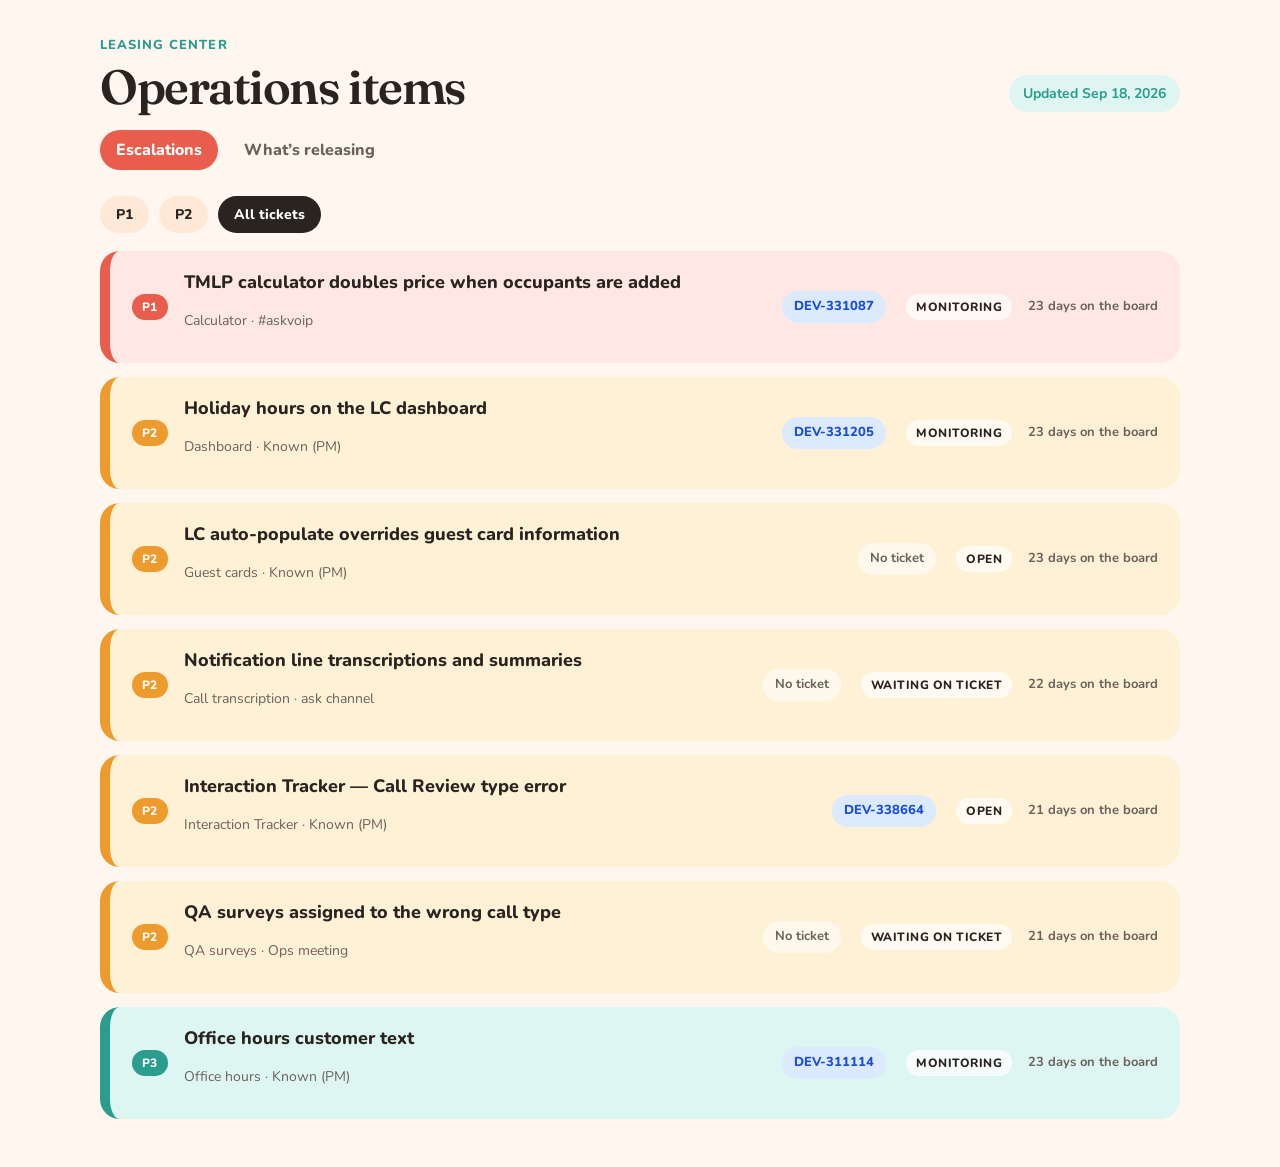
==== index.html @ b9fedace "Sept 18 weekly refresh: three ship wins, one new ticket - TMLP calculator (DEV-331087), holiday hour" ====
<!DOCTYPE html>
<html lang="en">
  <head>
    <meta charset="utf-8" />
    <meta name="viewport" content="width=device-width, initial-scale=1" />
    <title>LC Operations Items</title>
    <meta
      name="description"
      content="Leasing Center operations items: current escalations and what is releasing."
    />
    <link rel="icon" href="data:image/svg+xml,<svg xmlns='http://www.w3.org/2000/svg' viewBox='0 0 100 100'><rect fill='%232a9d8f' rx='24' width='100' height='100'/></svg>" />
    <link rel="preconnect" href="https://fonts.googleapis.com" />
    <link rel="preconnect" href="https://fonts.gstatic.com" crossorigin />
    <link
      href="https://fonts.googleapis.com/css2?family=Fraunces:opsz,wght@9..144,500;9..144,600&family=Nunito:wght@400;600;700;800&display=swap"
      rel="stylesheet"
    />
    <link rel="stylesheet" href="assets/styles.css?v=20260918" />
  </head>
  <body>
    <a class="skip-link" href="#main">Skip to content</a>

    <header class="masthead">
      <div class="masthead__brand">
        <p class="eyebrow">Leasing Center</p>
        <h1>Operations items</h1>
      </div>
      <div class="masthead__meta" id="masthead-meta"></div>
    </header>

    <nav class="tabs" aria-label="Operations sections">
      <a class="tabs__link is-active" href="#escalations" data-tab="escalations">Escalations</a>
      <a class="tabs__link" href="#releases" data-tab="releases">What’s releasing</a>
    </nav>

    <main id="main">
      <section id="escalations" class="panel" data-panel="escalations">
        <div class="filters" role="group" aria-label="Filter escalations">
          <button type="button" class="chip" data-filter="p1">P1</button>
          <button type="button" class="chip" data-filter="p2">P2</button>
          <button type="button" class="chip is-active" data-filter="all">All tickets</button>
        </div>
        <div id="issue-board"></div>
        <p class="empty" id="issue-empty" hidden>No items match this filter.</p>
      </section>

      <section id="releases" class="panel" data-panel="releases" hidden>
        <a
          class="release-banner"
          id="jira-releasing-banner"
          href="https://entrata.atlassian.net/jira/dashboards/16707"
          target="_blank"
          rel="noopener noreferrer"
        >
          <span class="release-banner__eyebrow">Live in Jira</span>
          <span class="release-banner__copy">
            <strong>What’s Releasing dashboard</strong>
            <span>LC + VOIP ship list. Open this for the current cadence.</span>
          </span>
          <span class="release-banner__cta">Open Jira</span>
        </a>
        <div id="release-board"></div>
        <p class="empty" id="release-empty" hidden>
          Floor-impact notes will land here. Until then, use the Jira dashboard above.
        </p>
      </section>
    </main>

    <noscript>
      <p class="noscript">JavaScript is required to render items from <code>data/dashboard.js</code>.</p>
    </noscript>

    <script src="data/dashboard.js?v=20260918"></script>
    <script src="assets/app.js?v=20260918"></script>
  </body>
</html>
---- assets/styles.css ----
:root {
  --paper: #fff6ef;
  --paper-2: #ffffff;
  --ink: #2a2420;
  --ink-soft: #6b625c;
  --rule: #f0ddd0;
  --accent: #2a9d8f;
  --accent-soft: #dff5f1;
  --coral: #e85d4c;
  --p1: #e85d4c;
  --p1-soft: #ffe8e3;
  --p2: #ee9b2d;
  --p2-soft: #fff1d6;
  --p3: #2a9d8f;
  --p3-soft: #def6f1;
  --p4: #7b6cbf;
  --p4-soft: #eee9ff;
  --wait: #c56a12;
  --ok: #2a9d8f;
  --ticket: #1d4ed8;
  --ticket-soft: #dbeafe;
  --max: 1080px;
  --sans: "Nunito", "Segoe UI", sans-serif;
  --serif: "Fraunces", Georgia, serif;
  --radius: 20px;
}

*,
*::before,
*::after {
  box-sizing: border-box;
}

html {
  scroll-behavior: smooth;
}

body {
  margin: 0;
  color: var(--ink);
  background: var(--paper);
  font-family: var(--sans);
  font-size: 16px;
  line-height: 1.5;
}

[hidden] {
  display: none !important;
}

.skip-link {
  position: absolute;
  left: 12px;
  top: -40px;
  z-index: 10;
  padding: 8px 14px;
  border-radius: 999px;
  background: var(--ink);
  color: var(--paper-2);
}

.skip-link:focus {
  top: 12px;
}

.masthead,
.tabs,
main {
  width: min(var(--max), calc(100% - 40px));
  margin-inline: auto;
}

.masthead {
  display: flex;
  justify-content: space-between;
  gap: 24px;
  align-items: flex-end;
  padding: 36px 0 18px;
}

.eyebrow {
  margin: 0 0 6px;
  color: var(--accent);
  font-size: 13px;
  font-weight: 800;
  letter-spacing: 0.08em;
  text-transform: uppercase;
}

h1 {
  margin: 0;
  font-family: var(--serif);
  font-size: clamp(34px, 5vw, 48px);
  font-weight: 600;
  letter-spacing: -0.03em;
  line-height: 1.05;
}

.masthead__meta {
  padding: 8px 14px;
  border-radius: 999px;
  background: var(--accent-soft);
  color: var(--accent);
  font-size: 14px;
  font-weight: 700;
  white-space: nowrap;
}

.tabs {
  display: flex;
  gap: 10px;
  padding-bottom: 4px;
}

.tabs__link {
  padding: 8px 16px;
  border-radius: 999px;
  color: var(--ink-soft);
  font-weight: 800;
  text-decoration: none;
}

.tabs__link:hover,
.tabs__link:focus-visible {
  color: var(--ink);
  background: #ffe8d6;
}

.tabs__link.is-active {
  color: #fff;
  background: var(--coral);
}

.panel {
  padding: 22px 0 48px;
}

.filters {
  display: flex;
  flex-wrap: wrap;
  gap: 10px;
  margin-bottom: 18px;
}

.chip {
  padding: 8px 16px;
  border: 0;
  border-radius: 999px;
  background: #ffe8d6;
  color: var(--ink);
  font: inherit;
  font-size: 14px;
  font-weight: 800;
  cursor: pointer;
}

.chip:hover,
.chip:focus-visible {
  background: #ffd9bb;
}

.chip.is-active {
  color: #fff;
  background: var(--ink);
}

.chip[data-filter="p1"].is-active {
  background: var(--p1);
}

.chip[data-filter="p2"].is-active {
  background: var(--p2);
}

.issue {
  width: 100%;
  overflow: hidden;
  background: var(--paper-2);
  border: 0;
  border-radius: var(--radius);
  border-left: 10px solid var(--rule);
}

.issue + .issue {
  margin-top: 14px;
}

.issue--p1 {
  background: var(--p1-soft);
  border-left-color: var(--p1);
}

.issue--p2 {
  background: var(--p2-soft);
  border-left-color: var(--p2);
}

.issue--p3 {
  background: var(--p3-soft);
  border-left-color: var(--p3);
}

.issue--p4 {
  background: var(--p4-soft);
  border-left-color: var(--p4);
}

.issue__head {
  display: grid;
  grid-template-columns: minmax(0, 1fr) auto auto;
  gap: 16px 20px;
  align-items: center;
  padding: 18px 22px;
}

.issue__toggle {
  display: flex;
  align-items: center;
  gap: 16px;
  min-width: 0;
  margin: 0;
  padding: 0;
  background: none;
  border: 0;
  font: inherit;
  color: inherit;
  text-align: left;
  cursor: pointer;
}

.issue__toggle:hover .issue__title,
.issue__toggle:focus-visible .issue__title {
  text-decoration: underline;
  text-decoration-thickness: 2px;
  text-underline-offset: 3px;
}

.issue__toggle--end {
  justify-content: flex-end;
  gap: 16px;
}

.badge {
  display: inline-block;
  padding: 4px 10px;
  border-radius: 999px;
  font-size: 12px;
  font-weight: 800;
  letter-spacing: 0.04em;
  text-transform: uppercase;
  white-space: nowrap;
}

.badge--p1 {
  color: #fff;
  background: var(--p1);
}

.badge--p2 {
  color: #fff;
  background: var(--p2);
}

.badge--p3 {
  color: #fff;
  background: var(--p3);
}

.badge--p4 {
  color: #fff;
  background: var(--p4);
}

.badge--status,
.badge--wait,
.badge--progress,
.badge--resolved,
.badge--impact-none,
.badge--impact-awareness,
.badge--impact-training,
.badge--impact-workflow-change {
  color: var(--ink);
  background: rgba(255, 255, 255, 0.7);
}

.issue__title {
  margin: 0 0 4px;
  font-size: 18px;
  font-weight: 800;
}

.issue__meta {
  color: var(--ink-soft);
  font-size: 14px;
}

.issue__jira {
  color: var(--ticket);
  background: var(--ticket-soft);
  padding: 6px 12px;
  border-radius: 999px;
  font-size: 13px;
  font-weight: 800;
  text-decoration: none;
  white-space: nowrap;
}

.issue__jira:hover,
.issue__jira:focus-visible {
  text-decoration: underline;
  text-underline-offset: 2px;
}

.issue__jira--empty {
  color: var(--ink-soft);
  background: rgba(255, 255, 255, 0.55);
  font-weight: 700;
}

.issue__age {
  color: var(--ink-soft);
  font-size: 13px;
  font-weight: 700;
  text-align: right;
}

.issue__body {
  padding: 0 22px 20px 22px;
}

.issue__grid {
  display: grid;
  grid-template-columns: 1fr 1fr;
  gap: 16px 24px;
  padding-top: 4px;
}

.issue__grid h3 {
  margin: 0 0 6px;
  font-size: 11px;
  font-weight: 800;
  letter-spacing: 0.08em;
  text-transform: uppercase;
  color: var(--ink-soft);
}

.issue__grid p {
  margin: 0;
}

.issue__shots {
  grid-column: 1 / -1;
}

.shot-row {
  display: flex;
  flex-wrap: wrap;
  gap: 12px;
}

.shot {
  margin: 0;
  flex: 1 1 320px;
  max-width: 100%;
}

.shot img {
  display: block;
  width: 100%;
  border-radius: 14px;
  background: #fff;
}

.shot__box {
  display: flex;
  align-items: center;
  justify-content: center;
  min-height: 140px;
  border: 2px dashed #d6c4b4;
  border-radius: 14px;
  background: rgba(255, 255, 255, 0.55);
  color: var(--ink-soft);
  font-size: 13px;
  font-weight: 800;
}

.shot figcaption {
  margin-top: 8px;
  color: var(--ink-soft);
  font-size: 13px;
  font-weight: 700;
}

.next-action {
  grid-column: 1 / -1;
  padding: 12px 14px;
  border-radius: 14px;
  background: rgba(255, 255, 255, 0.72);
}

.empty {
  margin: 24px 0;
  color: var(--ink-soft);
}

.release-banner {
  display: flex;
  align-items: center;
  gap: 18px;
  margin-bottom: 18px;
  padding: 18px 22px;
  border-radius: var(--radius);
  background: var(--ticket-soft);
  color: inherit;
  text-decoration: none;
}

.release-banner:hover,
.release-banner:focus-visible {
  outline: 3px solid var(--ticket);
  outline-offset: 2px;
}

.release-banner__eyebrow {
  flex: none;
  padding: 6px 10px;
  border-radius: 999px;
  background: var(--ticket);
  color: #fff;
  font-size: 12px;
  font-weight: 800;
  letter-spacing: 0.06em;
  text-transform: uppercase;
}

.release-banner__copy {
  display: flex;
  flex-direction: column;
  gap: 2px;
  min-width: 0;
  flex: 1;
}

.release-banner__copy strong {
  font-size: 18px;
  font-weight: 800;
}

.release-banner__copy span {
  color: var(--ink-soft);
  font-size: 14px;
}

.release-banner__cta {
  flex: none;
  padding: 8px 14px;
  border-radius: 999px;
  background: var(--ticket);
  color: #fff;
  font-size: 14px;
  font-weight: 800;
}

.issue--release {
  background: var(--paper-2);
  border-left-color: var(--ticket);
}

.issue--release + .issue--release {
  margin-top: 14px;
}

.construction {
  display: grid;
  justify-items: center;
  gap: 8px;
  padding: 28px 28px 36px;
  text-align: center;
  background: #fff;
  border-radius: var(--radius);
}

.construction__art {
  width: min(360px, 100%);
  margin-bottom: 8px;
}

.construction__art svg {
  display: block;
  width: 100%;
  height: auto;
}

.cone--left,
.cone--right {
  transform-origin: center bottom;
  transform-box: fill-box;
  animation: cone-wiggle 2.4s ease-in-out infinite;
}

.cone--right {
  animation-delay: 0.4s;
}

@keyframes cone-wiggle {
  0%,
  100% {
    transform: rotate(-3deg);
  }
  50% {
    transform: rotate(4deg);
  }
}

@media (prefers-reduced-motion: reduce) {
  .cone--left,
  .cone--right {
    animation: none;
  }
}

.construction__eyebrow {
  margin: 0;
  color: var(--coral);
  font-size: 13px;
  font-weight: 800;
  letter-spacing: 0.08em;
  text-transform: uppercase;
}

.construction h2 {
  margin: 0;
  font-family: var(--serif);
  font-size: clamp(26px, 4vw, 34px);
  font-weight: 600;
  letter-spacing: -0.03em;
}

.construction p {
  margin: 0;
  max-width: 46ch;
  color: var(--ink-soft);
}

.construction__aside {
  margin-top: 8px;
  font-style: italic;
}

.noscript {
  width: min(var(--max), calc(100% - 40px));
  margin: 24px auto;
}

code {
  font-size: 0.92em;
}

@media (max-width: 800px) {
  .masthead,
  .issue__head,
  .issue__grid,
  .release-banner {
    display: block;
  }

  .release-banner__eyebrow,
  .release-banner__cta {
    display: inline-block;
    margin-top: 8px;
  }

  .masthead__meta,
  .issue__age {
    text-align: left;
    margin-top: 12px;
    width: fit-content;
  }

  .issue__toggle,
  .issue__toggle--end {
    width: 100%;
    justify-content: flex-start;
    flex-wrap: wrap;
  }

  .issue__jira {
    display: inline-block;
    margin: 4px 0;
  }
}

@media print {
  body {
    background: #fff;
  }

  .tabs,
  .filters,
  .skip-link {
    display: none !important;
  }

  .panel[hidden] {
    display: block !important;
  }

  .issue__body {
    display: block !important;
  }

  .issue,
  .construction,
  .release-banner {
    break-inside: avoid;
  }
}
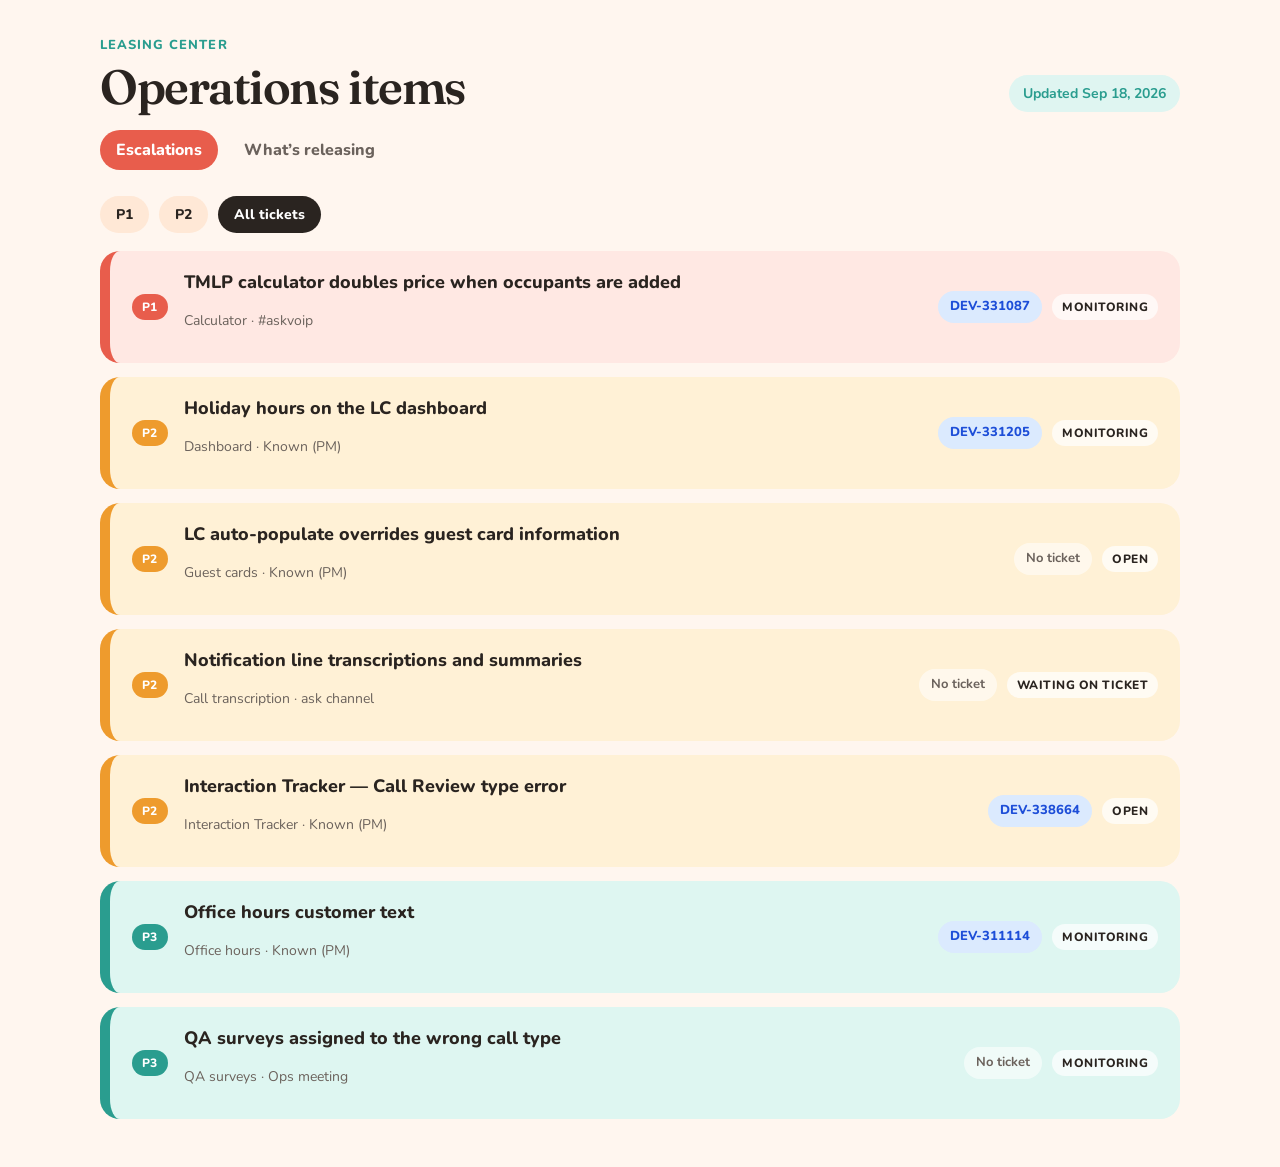
==== commit 5ff30498: "Header rows: drop days-on-board, group ticket + status pills right - Remove the "X days on the board" ====
--- a/index.html
+++ b/index.html
@@ -15,7 +15,7 @@
       href="https://fonts.googleapis.com/css2?family=Fraunces:opsz,wght@9..144,500;9..144,600&family=Nunito:wght@400;600;700;800&display=swap"
       rel="stylesheet"
     />
-    <link rel="stylesheet" href="assets/styles.css?v=20260918" />
+    <link rel="stylesheet" href="assets/styles.css?v=20260918b" />
   </head>
   <body>
     <a class="skip-link" href="#main">Skip to content</a>
@@ -70,7 +70,7 @@
       <p class="noscript">JavaScript is required to render items from <code>data/dashboard.js</code>.</p>
     </noscript>
 
-    <script src="data/dashboard.js?v=20260918"></script>
-    <script src="assets/app.js?v=20260918"></script>
+    <script src="data/dashboard.js?v=20260918b"></script>
+    <script src="assets/app.js?v=20260918b"></script>
   </body>
 </html>
--- a/assets/styles.css
+++ b/assets/styles.css
@@ -207,10 +207,17 @@
 
 .issue__head {
   display: grid;
-  grid-template-columns: minmax(0, 1fr) auto auto;
+  grid-template-columns: minmax(0, 1fr) auto;
   gap: 16px 20px;
   align-items: center;
   padding: 18px 22px;
+}
+
+.issue__pills {
+  display: flex;
+  align-items: center;
+  gap: 10px;
+  justify-content: flex-end;
 }
 
 .issue__toggle {
@@ -317,13 +324,6 @@
   font-weight: 700;
 }
 
-.issue__age {
-  color: var(--ink-soft);
-  font-size: 13px;
-  font-weight: 700;
-  text-align: right;
-}
-
 .issue__body {
   padding: 0 22px 20px 22px;
 }
@@ -570,8 +570,7 @@
     margin-top: 8px;
   }
 
-  .masthead__meta,
-  .issue__age {
+  .masthead__meta {
     text-align: left;
     margin-top: 12px;
     width: fit-content;
@@ -584,6 +583,12 @@
     flex-wrap: wrap;
   }
 
+  .issue__pills {
+    justify-content: flex-start;
+    flex-wrap: wrap;
+    margin-top: 8px;
+  }
+
   .issue__jira {
     display: inline-block;
     margin: 4px 0;
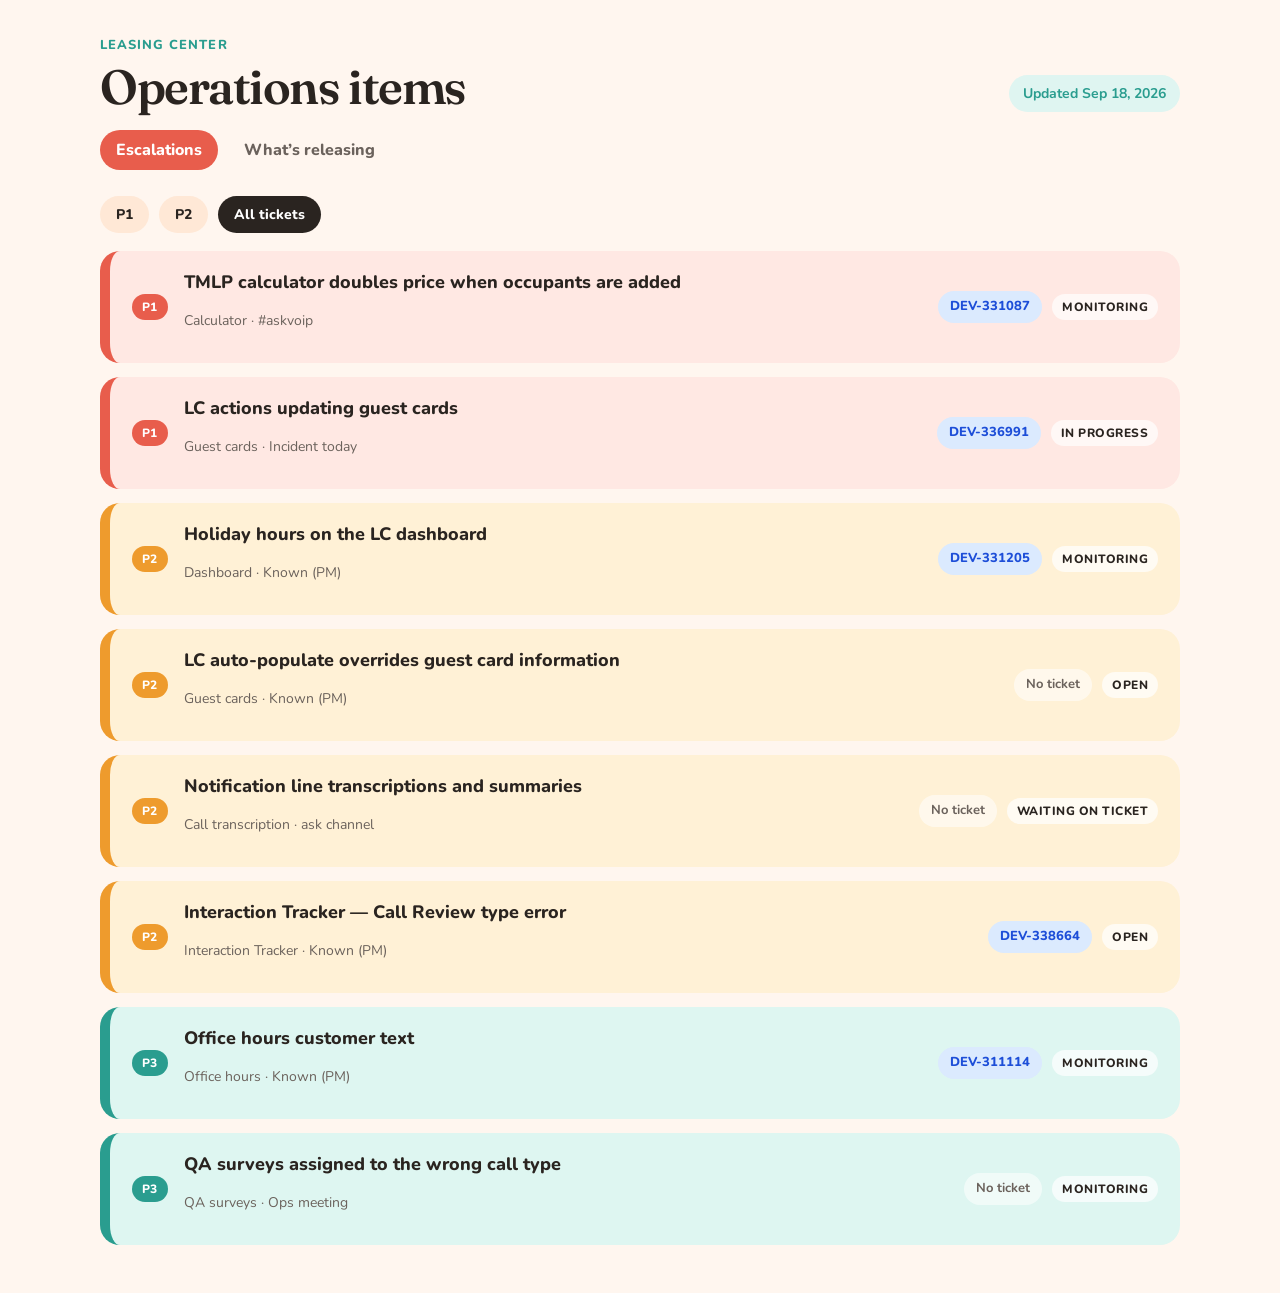
==== commit 08f2cea5: "Add P1 live incident: LC actions updating guest cards (DEV-336991) Opened today. Data fix rolling ou" ====
--- a/index.html
+++ b/index.html
@@ -15,7 +15,7 @@
       href="https://fonts.googleapis.com/css2?family=Fraunces:opsz,wght@9..144,500;9..144,600&family=Nunito:wght@400;600;700;800&display=swap"
       rel="stylesheet"
     />
-    <link rel="stylesheet" href="assets/styles.css?v=20260918b" />
+    <link rel="stylesheet" href="assets/styles.css?v=20260918c" />
   </head>
   <body>
     <a class="skip-link" href="#main">Skip to content</a>
@@ -70,7 +70,7 @@
       <p class="noscript">JavaScript is required to render items from <code>data/dashboard.js</code>.</p>
     </noscript>
 
-    <script src="data/dashboard.js?v=20260918b"></script>
-    <script src="assets/app.js?v=20260918b"></script>
+    <script src="data/dashboard.js?v=20260918c"></script>
+    <script src="assets/app.js?v=20260918c"></script>
   </body>
 </html>
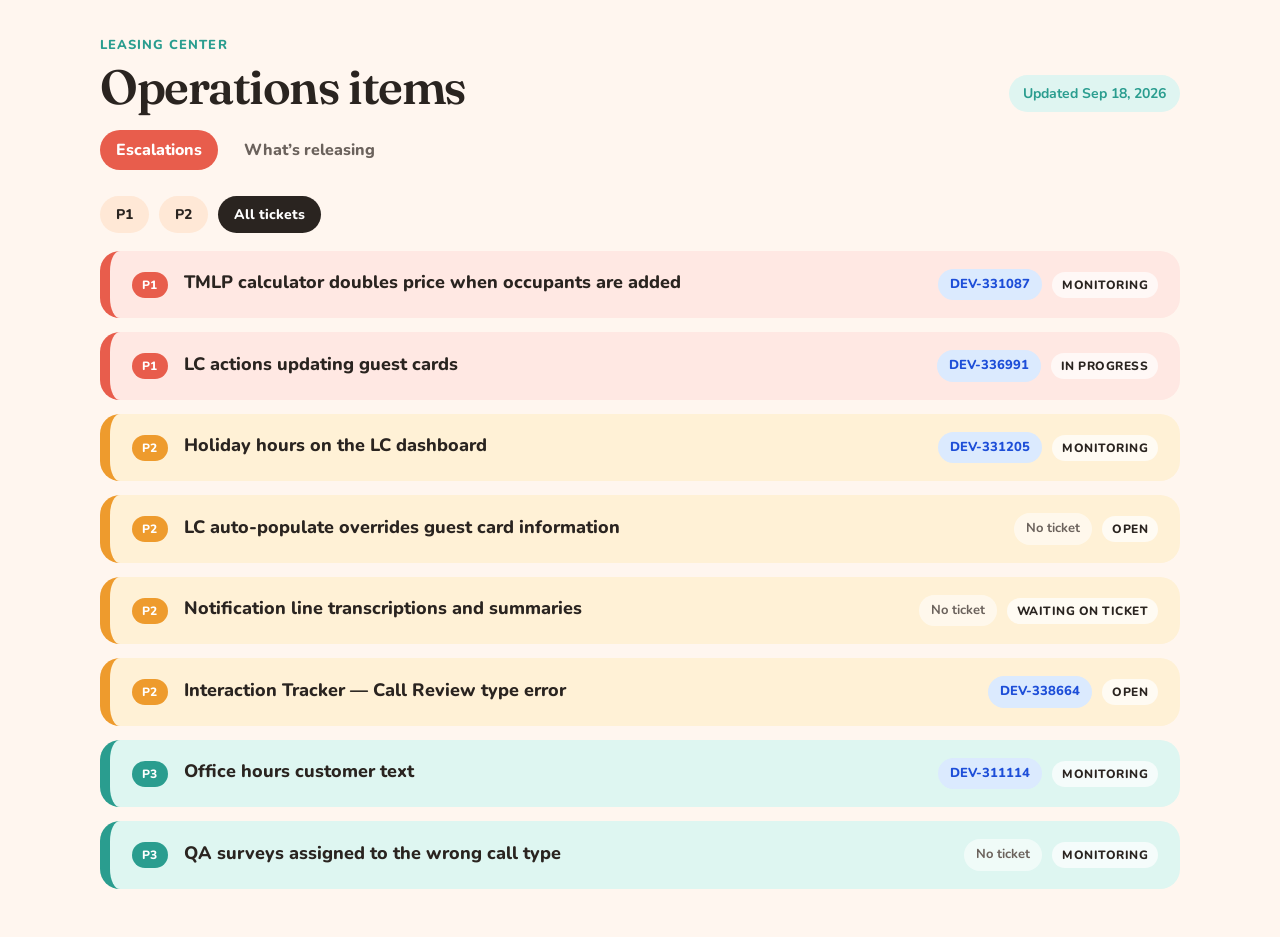
==== commit ee5f2d04: "Drop area/source subtitle from issue cards Removes the "Area · Source · (Screenshots pending)" line " ====
--- a/index.html
+++ b/index.html
@@ -15,7 +15,7 @@
       href="https://fonts.googleapis.com/css2?family=Fraunces:opsz,wght@9..144,500;9..144,600&family=Nunito:wght@400;600;700;800&display=swap"
       rel="stylesheet"
     />
-    <link rel="stylesheet" href="assets/styles.css?v=20260918c" />
+    <link rel="stylesheet" href="assets/styles.css?v=20260918d" />
   </head>
   <body>
     <a class="skip-link" href="#main">Skip to content</a>
@@ -70,7 +70,7 @@
       <p class="noscript">JavaScript is required to render items from <code>data/dashboard.js</code>.</p>
     </noscript>
 
-    <script src="data/dashboard.js?v=20260918c"></script>
-    <script src="assets/app.js?v=20260918c"></script>
+    <script src="data/dashboard.js?v=20260918d"></script>
+    <script src="assets/app.js?v=20260918d"></script>
   </body>
 </html>
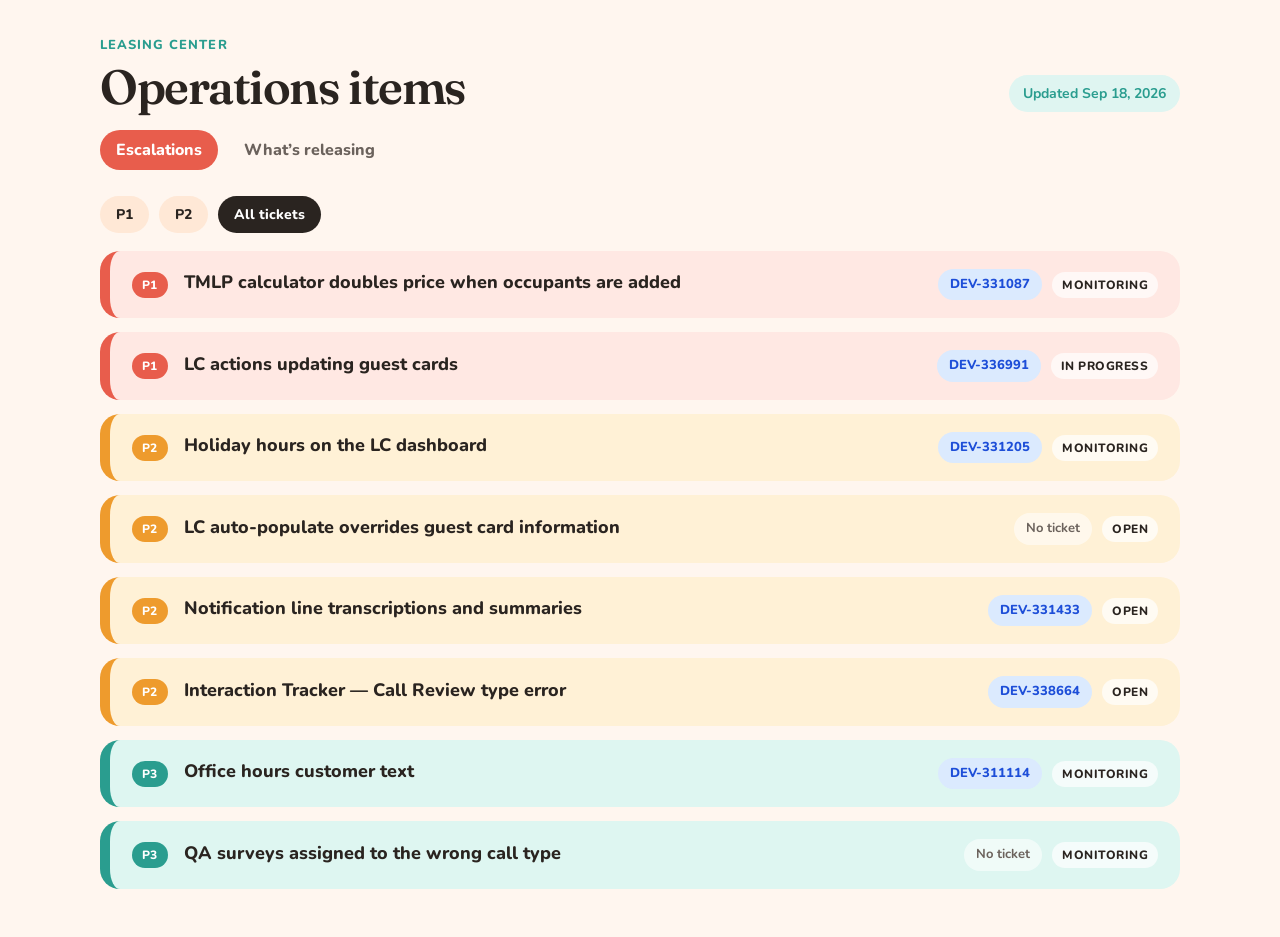
==== commit f59ed59c: "Notification-line transcriptions: wire ticket DEV-331433 Flipped status from waiting-on-ticket to op" ====
--- a/index.html
+++ b/index.html
@@ -15,7 +15,7 @@
       href="https://fonts.googleapis.com/css2?family=Fraunces:opsz,wght@9..144,500;9..144,600&family=Nunito:wght@400;600;700;800&display=swap"
       rel="stylesheet"
     />
-    <link rel="stylesheet" href="assets/styles.css?v=20260918d" />
+    <link rel="stylesheet" href="assets/styles.css?v=20260918e" />
   </head>
   <body>
     <a class="skip-link" href="#main">Skip to content</a>
@@ -70,7 +70,7 @@
       <p class="noscript">JavaScript is required to render items from <code>data/dashboard.js</code>.</p>
     </noscript>
 
-    <script src="data/dashboard.js?v=20260918d"></script>
-    <script src="assets/app.js?v=20260918d"></script>
+    <script src="data/dashboard.js?v=20260918e"></script>
+    <script src="assets/app.js?v=20260918e"></script>
   </body>
 </html>
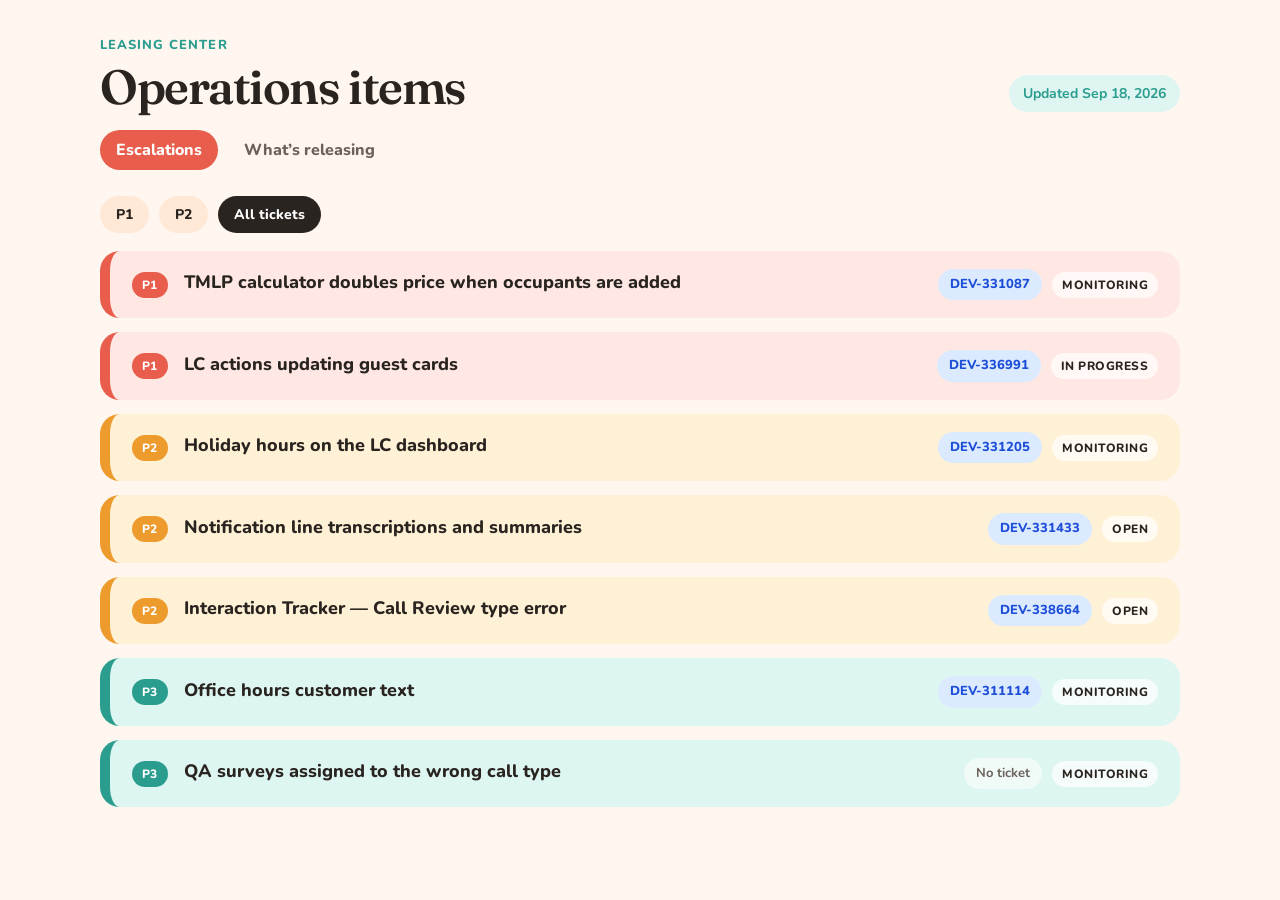
==== commit 51017a9f: "Remove guest-card auto-populate item from the board Dropped the entry entirely and updated the brief" ====
--- a/index.html
+++ b/index.html
@@ -15,7 +15,7 @@
       href="https://fonts.googleapis.com/css2?family=Fraunces:opsz,wght@9..144,500;9..144,600&family=Nunito:wght@400;600;700;800&display=swap"
       rel="stylesheet"
     />
-    <link rel="stylesheet" href="assets/styles.css?v=20260918e" />
+    <link rel="stylesheet" href="assets/styles.css?v=20260918f" />
   </head>
   <body>
     <a class="skip-link" href="#main">Skip to content</a>
@@ -70,7 +70,7 @@
       <p class="noscript">JavaScript is required to render items from <code>data/dashboard.js</code>.</p>
     </noscript>
 
-    <script src="data/dashboard.js?v=20260918e"></script>
-    <script src="assets/app.js?v=20260918e"></script>
+    <script src="data/dashboard.js?v=20260918f"></script>
+    <script src="assets/app.js?v=20260918f"></script>
   </body>
 </html>
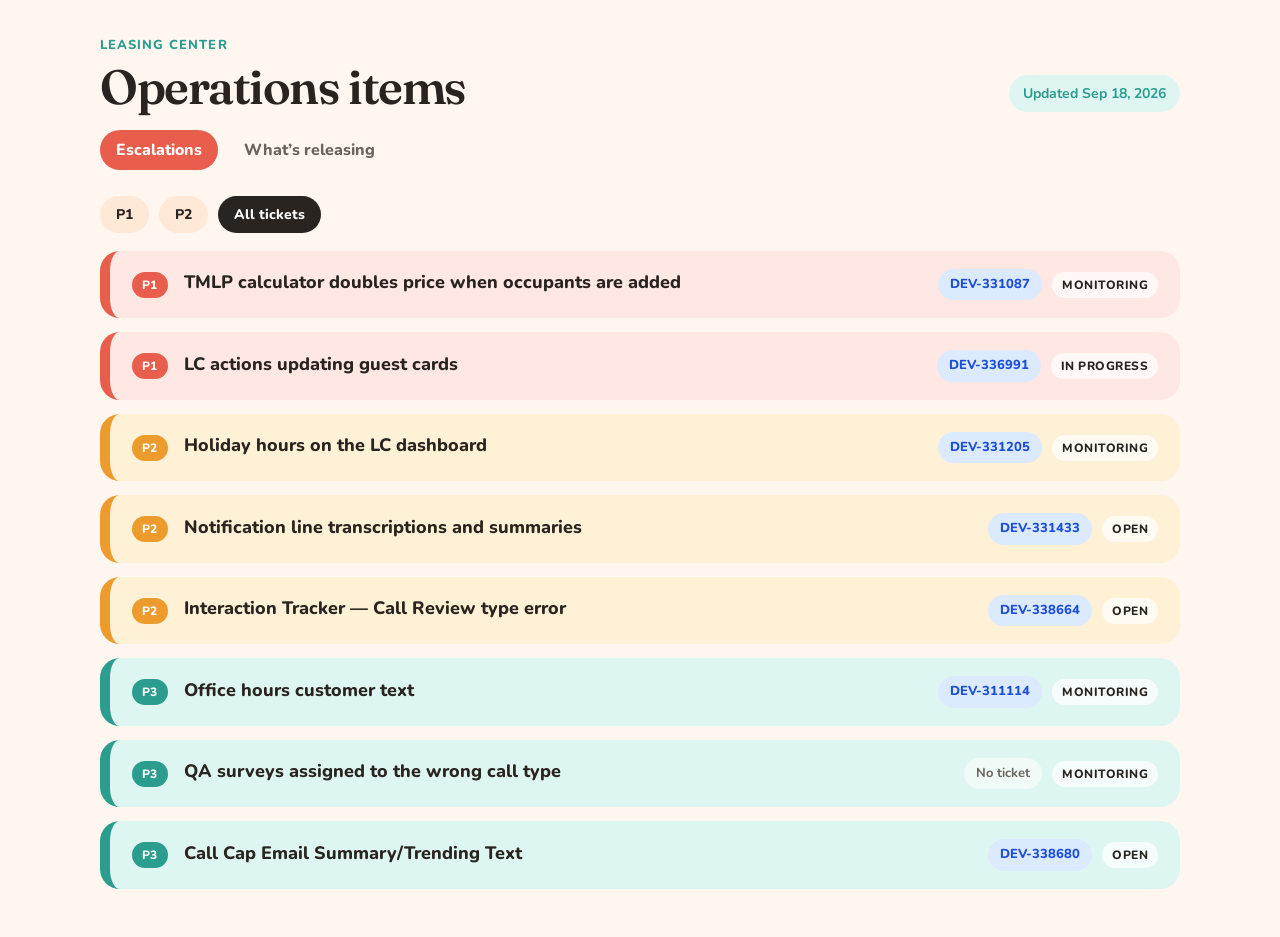
==== commit 7cf453cd: "Add P3 Call Cap Email Summary/Trending Text (DEV-338680) Filed today; card seeded with minimal copy " ====
--- a/index.html
+++ b/index.html
@@ -15,7 +15,7 @@
       href="https://fonts.googleapis.com/css2?family=Fraunces:opsz,wght@9..144,500;9..144,600&family=Nunito:wght@400;600;700;800&display=swap"
       rel="stylesheet"
     />
-    <link rel="stylesheet" href="assets/styles.css?v=20260918f" />
+    <link rel="stylesheet" href="assets/styles.css?v=20260918g" />
   </head>
   <body>
     <a class="skip-link" href="#main">Skip to content</a>
@@ -70,7 +70,7 @@
       <p class="noscript">JavaScript is required to render items from <code>data/dashboard.js</code>.</p>
     </noscript>
 
-    <script src="data/dashboard.js?v=20260918f"></script>
-    <script src="assets/app.js?v=20260918f"></script>
+    <script src="data/dashboard.js?v=20260918g"></script>
+    <script src="assets/app.js?v=20260918g"></script>
   </body>
 </html>
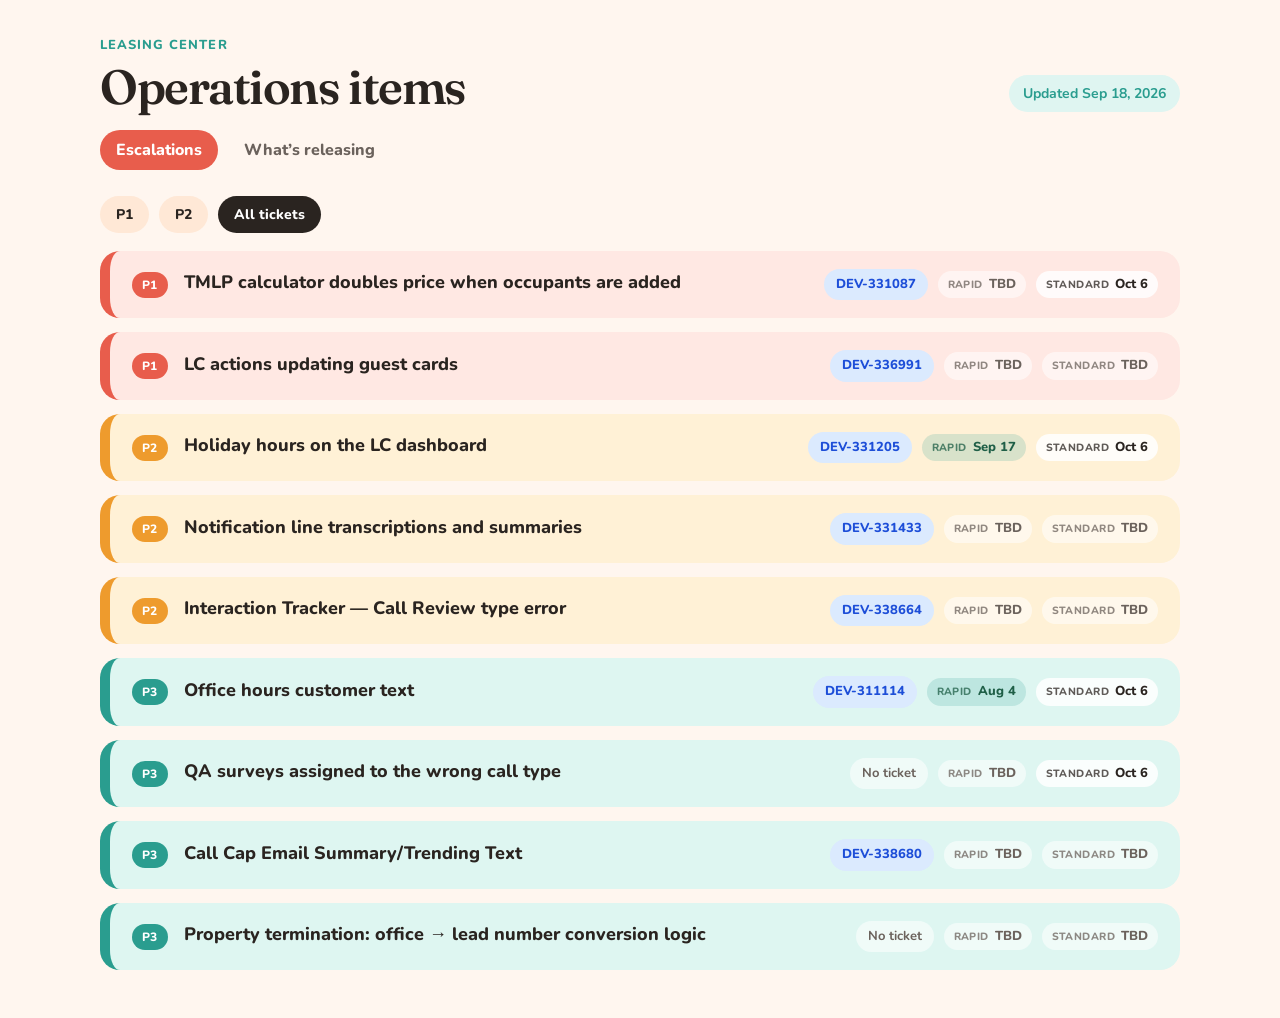
==== commit a9ec988f: "Show rapid + standard release dates as pills instead of status Replaces the Open/In progress/Monitor" ====
--- a/index.html
+++ b/index.html
@@ -15,7 +15,7 @@
       href="https://fonts.googleapis.com/css2?family=Fraunces:opsz,wght@9..144,500;9..144,600&family=Nunito:wght@400;600;700;800&display=swap"
       rel="stylesheet"
     />
-    <link rel="stylesheet" href="assets/styles.css?v=20260918g" />
+    <link rel="stylesheet" href="assets/styles.css?v=20260925a" />
   </head>
   <body>
     <a class="skip-link" href="#main">Skip to content</a>
@@ -70,7 +70,7 @@
       <p class="noscript">JavaScript is required to render items from <code>data/dashboard.js</code>.</p>
     </noscript>
 
-    <script src="data/dashboard.js?v=20260918g"></script>
-    <script src="assets/app.js?v=20260918g"></script>
+    <script src="data/dashboard.js?v=20260925a"></script>
+    <script src="assets/app.js?v=20260925a"></script>
   </body>
 </html>
--- a/assets/styles.css
+++ b/assets/styles.css
@@ -290,6 +290,45 @@
   background: rgba(255, 255, 255, 0.7);
 }
 
+.badge--date {
+  display: inline-flex;
+  align-items: baseline;
+  gap: 6px;
+  padding: 4px 10px;
+  text-transform: none;
+  letter-spacing: 0;
+  font-weight: 700;
+  font-size: 12px;
+}
+
+.badge--date .badge__label {
+  font-weight: 800;
+  text-transform: uppercase;
+  letter-spacing: 0.04em;
+  font-size: 10.5px;
+  opacity: 0.75;
+}
+
+.badge--date .badge__value {
+  font-weight: 800;
+  font-size: 13px;
+}
+
+.badge--date-past {
+  color: #1f5f47;
+  background: rgba(42, 157, 143, 0.18);
+}
+
+.badge--date-future {
+  color: var(--ink);
+  background: rgba(255, 255, 255, 0.85);
+}
+
+.badge--date-tbd {
+  color: var(--ink-soft);
+  background: rgba(255, 255, 255, 0.55);
+}
+
 .issue__title {
   margin: 0 0 4px;
   font-size: 18px;
